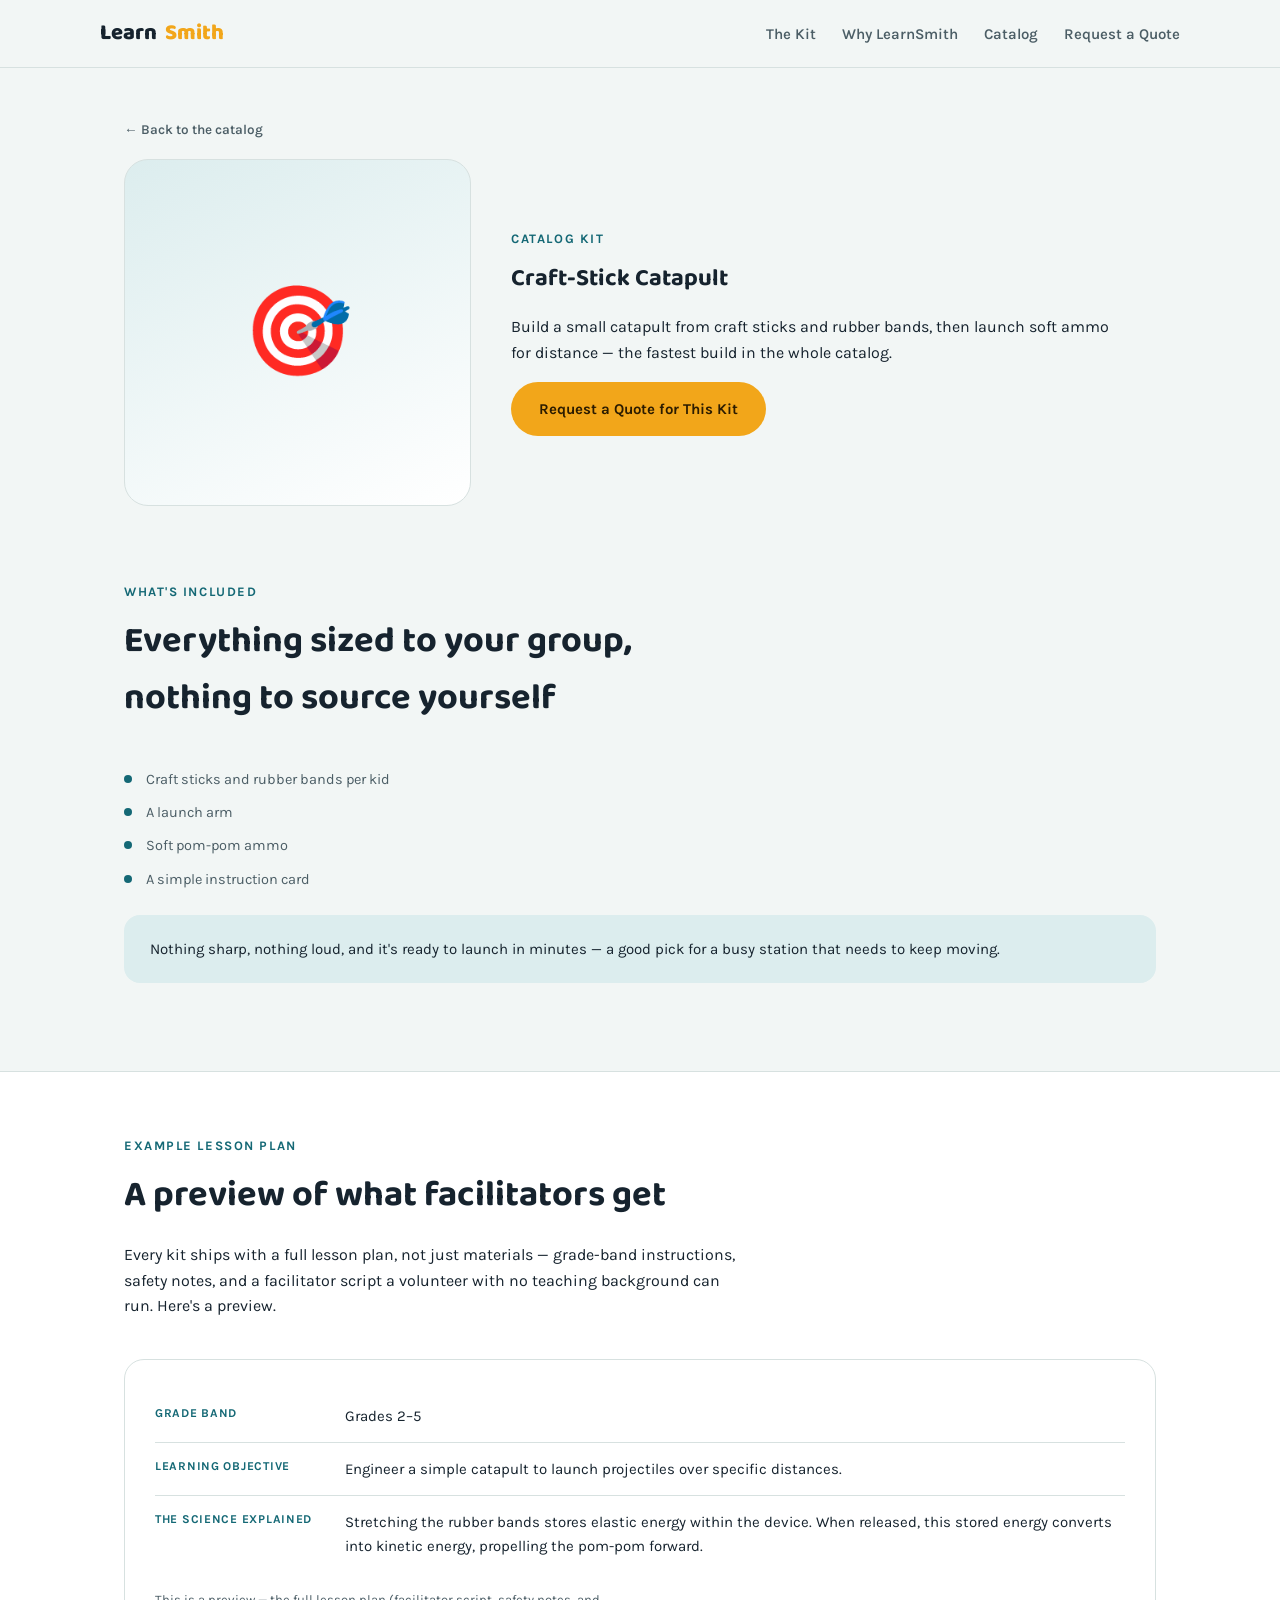
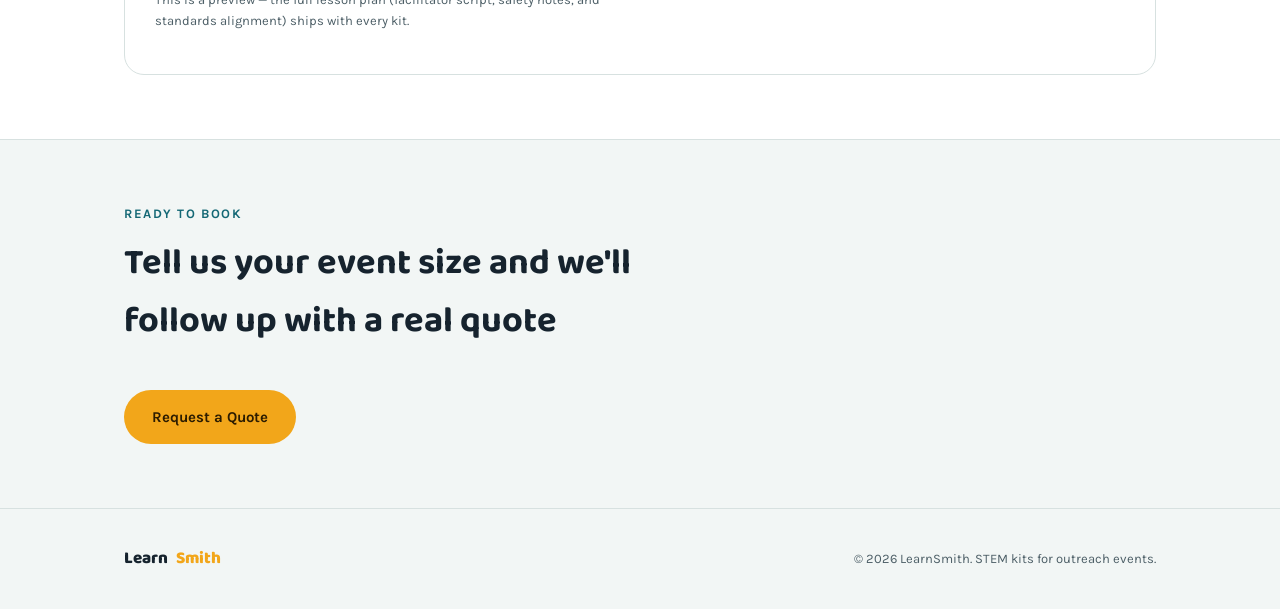
==== kits/catapult.html @ fd0965df "Wire real Formspree endpoint; add kit pages with lesson-plan previews Quote-request form now posts t" ====
<!doctype html>
<html lang="en">
<head>
<meta charset="utf-8">
<meta name="viewport" content="width=device-width, initial-scale=1">
<title>Craft-Stick Catapult — LearnSmith</title>
<meta name="description" content="Build a small catapult from craft sticks and rubber bands, then launch soft ammo for distance. The fastest build in the catalog.">
<link rel="stylesheet" href="../style.css">
</head>
<body>

<header class="site">
  <div class="wrap nav-row">
    <a class="brand" href="../index.html#top">Learn<span class="dot">Smith</span></a>
    <button class="nav-toggle" id="nav-toggle" aria-label="Toggle menu" aria-expanded="false" aria-controls="nav-links">
      <span></span>
    </button>
    <nav class="links" id="nav-links">
      <a href="../index.html#kit">The Kit</a>
      <a href="../index.html#founder">Why LearnSmith</a>
      <a href="../index.html#soon">Catalog</a>
      <a href="../index.html#quote">Request a Quote</a>
    </nav>
  </div>
</header>

<main>

  <section class="kit-hero">
    <div class="wrap">
      <a class="breadcrumb" href="../index.html#soon">&larr; Back to the catalog</a>
      <div class="kit-hero-grid">
        <div class="kit-icon-plate" aria-hidden="true">🎯</div>
        <div>
          <p class="eyebrow">Catalog Kit</p>
          <h1>Craft-Stick Catapult</h1>
          <p class="lede">Build a small catapult from craft sticks and rubber bands, then launch soft ammo for distance — the fastest build in the whole catalog.</p>
          <a class="btn btn-primary" href="../index.html#quote">Request a Quote for This Kit</a>
        </div>
      </div>
    </div>
  </section>

  <section>
    <div class="wrap">
      <div class="section-head">
        <p class="eyebrow">What's Included</p>
        <h2>Everything sized to your group, nothing to source yourself</h2>
      </div>
      <ul class="spec-list">
        <li>Craft sticks and rubber bands per kid</li>
        <li>A launch arm</li>
        <li>Soft pom-pom ammo</li>
        <li>A simple instruction card</li>
      </ul>
      <div class="fit-callout">
        <p>Nothing sharp, nothing loud, and it's ready to launch in minutes — a good pick for a busy station that needs to keep moving.</p>
      </div>
    </div>
  </section>

  <section class="alt">
    <div class="wrap">
      <div class="section-head">
        <p class="eyebrow">Example Lesson Plan</p>
        <h2>A preview of what facilitators get</h2>
        <p>Every kit ships with a full lesson plan, not just materials — grade-band instructions, safety notes, and a facilitator script a volunteer with no teaching background can run. Here's a preview.</p>
      </div>
      <div class="lesson-preview">
        <div class="lp-row">
          <span class="lp-label">Grade Band</span>
          <p class="lp-value">Grades 2–5</p>
        </div>
        <div class="lp-row">
          <span class="lp-label">Learning Objective</span>
          <p class="lp-value">Engineer a simple catapult to launch projectiles over specific distances.</p>
        </div>
        <div class="lp-row">
          <span class="lp-label">The Science Explained</span>
          <p class="lp-value">Stretching the rubber bands stores elastic energy within the device. When released, this stored energy converts into kinetic energy, propelling the pom-pom forward.</p>
        </div>
        <p class="lesson-note">This is a preview — the full lesson plan (facilitator script, safety notes, and standards alignment) ships with every kit.</p>
      </div>
    </div>
  </section>

  <section>
    <div class="wrap">
      <div class="section-head">
        <p class="eyebrow">Ready to Book</p>
        <h2>Tell us your event size and we'll follow up with a real quote</h2>
      </div>
      <a class="btn btn-primary" href="../index.html#quote">Request a Quote</a>
    </div>
  </section>

</main>

<footer class="site">
  <div class="wrap footer-row">
    <a class="brand small" href="../index.html#top">Learn<span class="dot">Smith</span></a>
    <small>&copy; 2026 LearnSmith. STEM kits for outreach events.</small>
  </div>
</footer>

<script src="../script.js"></script>
</body>
</html>
---- style.css ----
@import url('https://fonts.googleapis.com/css2?family=Baloo+2:wght@600;700;800&family=Karla:wght@400;500;600;700&display=swap');

:root {
  --paper: #f2f6f5;
  --paper-raised: #ffffff;
  --ink: #16232e;
  --ink-soft: #4c5e66;
  --accent: #f2a61a;
  --accent-ink: #2c1c00;
  --teal: #146875;
  --teal-soft: #dcedee;
  --rule: #d7e1e0;
  --shadow: rgba(22, 35, 46, 0.08);

  --font-display: 'Baloo 2', 'Segoe UI', system-ui, sans-serif;
  --font-body: 'Karla', -apple-system, BlinkMacSystemFont, sans-serif;
}

@media (prefers-color-scheme: dark) {
  :root:not([data-theme="light"]) {
    --paper: #101a1c;
    --paper-raised: #17262a;
    --ink: #eaf1ee;
    --ink-soft: #9db0ac;
    --accent: #ffc24d;
    --accent-ink: #2c1c00;
    --teal: #67c0cb;
    --teal-soft: #17323a;
    --rule: #2a3a3e;
    --shadow: rgba(0, 0, 0, 0.35);
  }
}
:root[data-theme="dark"] {
  --paper: #101a1c;
  --paper-raised: #17262a;
  --ink: #eaf1ee;
  --ink-soft: #9db0ac;
  --accent: #ffc24d;
  --accent-ink: #2c1c00;
  --teal: #67c0cb;
  --teal-soft: #17323a;
  --rule: #2a3a3e;
  --shadow: rgba(0, 0, 0, 0.35);
}

* { box-sizing: border-box; }

html { scroll-behavior: smooth; }
@media (prefers-reduced-motion: reduce) {
  html { scroll-behavior: auto; }
  * { animation: none !important; transition: none !important; }
}

body {
  margin: 0;
  background: var(--paper);
  color: var(--ink);
  font-family: var(--font-body);
  font-size: 16px;
  line-height: 1.6;
}

.wrap { max-width: 1080px; margin: 0 auto; padding: 0 24px; }

a { color: var(--teal); }
a:focus-visible, button:focus-visible, input:focus-visible, textarea:focus-visible {
  outline: 3px solid var(--accent);
  outline-offset: 2px;
}

h1, h2, h3 {
  font-family: var(--font-display);
  font-weight: 700;
  text-wrap: balance;
  margin: 0 0 0.5em;
}

p { max-width: 62ch; }

.eyebrow {
  font-family: var(--font-body);
  font-weight: 700;
  font-size: 13px;
  letter-spacing: 0.12em;
  text-transform: uppercase;
  color: var(--teal);
  margin: 0 0 10px;
}

.btn {
  display: inline-flex;
  align-items: center;
  gap: 8px;
  font-family: var(--font-body);
  font-weight: 700;
  font-size: 15px;
  padding: 13px 26px;
  border-radius: 999px;
  border: 2px solid transparent;
  cursor: pointer;
  text-decoration: none;
  transition: transform 0.15s ease, box-shadow 0.15s ease;
}
.btn-primary { background: var(--accent); color: var(--accent-ink); }
.btn-primary:hover { transform: translateY(-1px); box-shadow: 0 8px 20px var(--shadow); }
.btn-ghost { background: transparent; color: var(--ink); border-color: var(--rule); }
.btn-ghost:hover { border-color: var(--teal); color: var(--teal); }

/* ---------- header / nav ---------- */
header.site {
  position: sticky; top: 0; z-index: 10;
  background: color-mix(in srgb, var(--paper) 88%, transparent);
  backdrop-filter: blur(8px);
  border-bottom: 1px solid var(--rule);
}
.nav-row {
  display: flex; align-items: center; justify-content: space-between;
  padding: 16px 0;
}
.brand {
  font-family: var(--font-display);
  font-weight: 800;
  font-size: 22px;
  color: var(--ink);
  text-decoration: none;
  display: flex; align-items: center; gap: 8px;
}
.brand .dot { color: var(--accent); }
.brand.small { font-size: 17px; }
nav.links { display: flex; gap: 26px; }
nav.links a {
  color: var(--ink-soft);
  text-decoration: none;
  font-weight: 600;
  font-size: 15px;
}
nav.links a:hover { color: var(--teal); }
.nav-toggle {
  display: none;
  background: none; border: none; cursor: pointer;
  width: 40px; height: 40px;
  flex-direction: column;
  align-items: center; justify-content: center;
}
.nav-toggle span, .nav-toggle::before, .nav-toggle::after {
  content: ""; display: block; width: 22px; height: 2px; background: var(--ink);
  transition: transform 0.2s ease, opacity 0.2s ease;
}
.nav-toggle span { margin: 5px 0; }

/* ---------- hero ---------- */
.hero { padding: 76px 0 64px; }
.hero-grid {
  display: grid;
  grid-template-columns: 1.1fr 0.9fr;
  gap: 48px;
  align-items: center;
}
.hero h1 {
  font-size: clamp(38px, 5.4vw, 56px);
  line-height: 1.04;
}
.hero .lede {
  font-size: 18px;
  color: var(--ink-soft);
  max-width: 48ch;
  margin: 0 0 28px;
}
.hero-actions { display: flex; gap: 14px; flex-wrap: wrap; }
.hero-art {
  aspect-ratio: 1 / 1;
  border-radius: 28px;
  background:
    radial-gradient(circle at 30% 25%, color-mix(in srgb, var(--accent) 35%, transparent), transparent 55%),
    linear-gradient(160deg, var(--teal-soft), var(--paper-raised));
  border: 1px solid var(--rule);
  display: flex; align-items: center; justify-content: center;
  position: relative;
  overflow: hidden;
}
.hero-art .egg {
  font-size: 120px;
  filter: drop-shadow(0 18px 30px var(--shadow));
}

/* ---------- generic section framing ---------- */
section { padding: 64px 0; }
section.alt { background: var(--paper-raised); border-top: 1px solid var(--rule); border-bottom: 1px solid var(--rule); }
.section-head { max-width: 62ch; margin-bottom: 40px; }
.section-head h2 { font-size: clamp(28px, 3.6vw, 36px); }

/* ---------- problem cards ---------- */
.problem-grid {
  display: grid;
  grid-template-columns: repeat(3, 1fr);
  gap: 20px;
}
.problem-card {
  background: var(--paper-raised);
  border: 1px solid var(--rule);
  border-radius: 18px;
  padding: 26px;
}
.problem-card .glyph {
  font-size: 28px;
  margin-bottom: 14px;
  display: block;
}
.problem-card h3 { font-size: 19px; margin-bottom: 8px; }
.problem-card p { font-size: 14.5px; color: var(--ink-soft); margin: 0; }

/* ---------- kit product section ---------- */
.kit-layout {
  display: grid;
  grid-template-columns: 0.85fr 1.15fr;
  gap: 44px;
  align-items: start;
}
.kit-media {
  border-radius: 20px;
  background: linear-gradient(155deg, var(--teal-soft), var(--paper-raised));
  border: 1px solid var(--rule);
  padding: 40px;
  text-align: center;
}
.kit-media .egg-big { font-size: 96px; }
.kit-media .caption { font-size: 13px; color: var(--ink-soft); margin-top: 12px; }

.tier-table {
  width: 100%;
  border-collapse: collapse;
  margin: 20px 0 8px;
  font-size: 14.5px;
}
.tier-table th {
  text-align: left;
  font-size: 12px;
  letter-spacing: 0.06em;
  text-transform: uppercase;
  color: var(--ink-soft);
  padding: 0 12px 10px 0;
  border-bottom: 2px solid var(--ink);
}
.tier-table td {
  padding: 14px 12px 14px 0;
  border-bottom: 1px solid var(--rule);
  vertical-align: top;
}
.tier-table td:first-child { font-family: var(--font-display); font-weight: 700; color: var(--teal); white-space: nowrap; }
.tier-table .size { font-variant-numeric: tabular-nums; white-space: nowrap; }
.scroll-x { overflow-x: auto; }

/* ---------- founder section ---------- */
.founder-layout {
  display: grid;
  grid-template-columns: 220px 1fr;
  gap: 40px;
  align-items: start;
}
.founder-badge {
  width: 100%;
  aspect-ratio: 1;
  border-radius: 20px;
  background: linear-gradient(155deg, var(--accent), color-mix(in srgb, var(--accent) 60%, var(--teal)));
  display: flex; align-items: center; justify-content: center;
  font-family: var(--font-display);
  font-weight: 800;
  font-size: 15px;
  color: var(--accent-ink);
  text-align: center;
  padding: 18px;
  line-height: 1.3;
}
.founder-facts {
  list-style: none;
  margin: 20px 0 0;
  padding: 0;
  display: grid;
  gap: 10px;
}
.founder-facts li {
  padding-left: 22px;
  position: relative;
  font-size: 14.5px;
  color: var(--ink-soft);
}
.founder-facts li::before {
  content: "";
  position: absolute; left: 0; top: 7px;
  width: 8px; height: 8px;
  background: var(--accent);
  border-radius: 50%;
}

/* ---------- coming soon ---------- */
.soon-grid {
  display: grid;
  grid-template-columns: repeat(2, 1fr);
  gap: 22px;
}
.soon-card {
  border: 1.5px dashed var(--rule);
  border-radius: 18px;
  padding: 26px;
  background: var(--paper);
}
.soon-tag {
  display: inline-block;
  font-size: 11.5px;
  font-weight: 700;
  letter-spacing: 0.08em;
  text-transform: uppercase;
  color: var(--teal);
  background: var(--teal-soft);
  padding: 4px 10px;
  border-radius: 999px;
  margin-bottom: 12px;
}
.soon-card h3 { font-size: 19px; margin-bottom: 8px; }
.soon-card p { font-size: 14.5px; color: var(--ink-soft); margin: 0; }

/* ---------- quote form ---------- */
.quote-layout {
  display: grid;
  grid-template-columns: 0.9fr 1.1fr;
  gap: 44px;
}
form#quote-form {
  display: grid;
  gap: 16px;
  background: var(--paper-raised);
  border: 1px solid var(--rule);
  border-radius: 20px;
  padding: 30px;
}
.field { display: grid; gap: 6px; }
.field label { font-size: 13.5px; font-weight: 700; color: var(--ink); }
.field input, .field select, .field textarea {
  font-family: var(--font-body);
  font-size: 15px;
  padding: 11px 13px;
  border-radius: 10px;
  border: 1.5px solid var(--rule);
  background: var(--paper);
  color: var(--ink);
}
.field textarea { resize: vertical; min-height: 90px; }
.form-row { display: grid; grid-template-columns: 1fr 1fr; gap: 16px; }
#quote-status {
  font-size: 14px;
  min-height: 1.4em;
}
#quote-status[data-state="ok"] { color: var(--teal); }
#quote-status[data-state="err"] { color: #c0392b; }

/* ---------- catalog grid (kit pages linking out) ---------- */
.catalog-grid {
  display: grid;
  grid-template-columns: repeat(auto-fit, minmax(240px, 1fr));
  gap: 22px;
}
.catalog-card {
  display: block;
  border: 1.5px solid var(--rule);
  border-radius: 18px;
  padding: 26px;
  background: var(--paper-raised);
  text-decoration: none;
  color: inherit;
  transition: transform 0.15s ease, box-shadow 0.15s ease, border-color 0.15s ease;
}
.catalog-card:hover {
  transform: translateY(-2px);
  box-shadow: 0 10px 24px var(--shadow);
  border-color: var(--teal);
}
.catalog-card .glyph { font-size: 32px; margin-bottom: 14px; display: block; }
.catalog-card h3 { font-size: 19px; margin-bottom: 8px; color: var(--ink); }
.catalog-card p { font-size: 14.5px; color: var(--ink-soft); margin: 0 0 14px; }
.catalog-card .card-cta { font-size: 13.5px; font-weight: 700; color: var(--teal); }

/* ---------- kit detail pages ---------- */
.breadcrumb {
  font-size: 13.5px;
  font-weight: 600;
  color: var(--ink-soft);
  text-decoration: none;
  display: inline-flex;
  align-items: center;
  gap: 6px;
  margin-bottom: 18px;
}
.breadcrumb:hover { color: var(--teal); }

.kit-hero { padding: 48px 0 12px; }
.kit-hero-grid {
  display: grid;
  grid-template-columns: 0.7fr 1.3fr;
  gap: 40px;
  align-items: center;
}
.kit-icon-plate {
  aspect-ratio: 1;
  border-radius: 24px;
  background: linear-gradient(155deg, var(--teal-soft), var(--paper-raised));
  border: 1px solid var(--rule);
  display: flex; align-items: center; justify-content: center;
  font-size: 88px;
}

.spec-list {
  list-style: none;
  margin: 20px 0;
  padding: 0;
  display: grid;
  gap: 10px;
}
.spec-list li {
  padding-left: 22px;
  position: relative;
  font-size: 14.5px;
  color: var(--ink-soft);
}
.spec-list li::before {
  content: "";
  position: absolute; left: 0; top: 7px;
  width: 8px; height: 8px;
  background: var(--teal);
  border-radius: 50%;
}

.fit-callout {
  background: var(--teal-soft);
  border-radius: 16px;
  padding: 22px 26px;
  margin: 24px 0;
}
.fit-callout p { margin: 0; color: var(--ink); font-size: 15px; max-width: none; }

.lesson-preview {
  border: 1px solid var(--rule);
  border-radius: 20px;
  background: var(--paper-raised);
  padding: 30px;
  margin-top: 12px;
}
.lesson-preview .lp-row {
  display: grid;
  grid-template-columns: 170px 1fr;
  gap: 6px 20px;
  padding: 14px 0;
  border-bottom: 1px solid var(--rule);
}
.lesson-preview .lp-row:last-of-type { border-bottom: none; }
.lesson-preview .lp-label {
  font-size: 12px;
  letter-spacing: 0.06em;
  text-transform: uppercase;
  font-weight: 700;
  color: var(--teal);
}
.lesson-preview .lp-value { font-size: 15px; color: var(--ink); margin: 0; max-width: none; }
.lesson-note { font-size: 13px; color: var(--ink-soft); margin-top: 18px; }

/* ---------- footer ---------- */
footer.site {
  border-top: 1px solid var(--rule);
  padding: 36px 0;
}
.footer-row {
  display: flex; justify-content: space-between; align-items: center; flex-wrap: wrap; gap: 12px;
}
.footer-row small { color: var(--ink-soft); font-size: 13px; }

/* ---------- responsive ---------- */
@media (max-width: 860px) {
  .hero-grid { grid-template-columns: 1fr; }
  .hero-art { max-width: 340px; margin: 0 auto; }
  .problem-grid { grid-template-columns: 1fr; }
  .kit-layout, .quote-layout, .founder-layout { grid-template-columns: 1fr; }
  .founder-badge { max-width: 200px; }
  .soon-grid { grid-template-columns: 1fr; }
  .form-row { grid-template-columns: 1fr; }
  .kit-hero-grid { grid-template-columns: 1fr; }
  .kit-icon-plate { max-width: 200px; margin: 0 auto; font-size: 64px; }
  .lesson-preview .lp-row { grid-template-columns: 1fr; }

  nav.links {
    position: absolute; top: 100%; left: 0; right: 0;
    background: var(--paper-raised);
    border-bottom: 1px solid var(--rule);
    flex-direction: column;
    padding: 18px 24px;
    display: none;
  }
  nav.links.open { display: flex; }
  .nav-toggle { display: flex; }
}
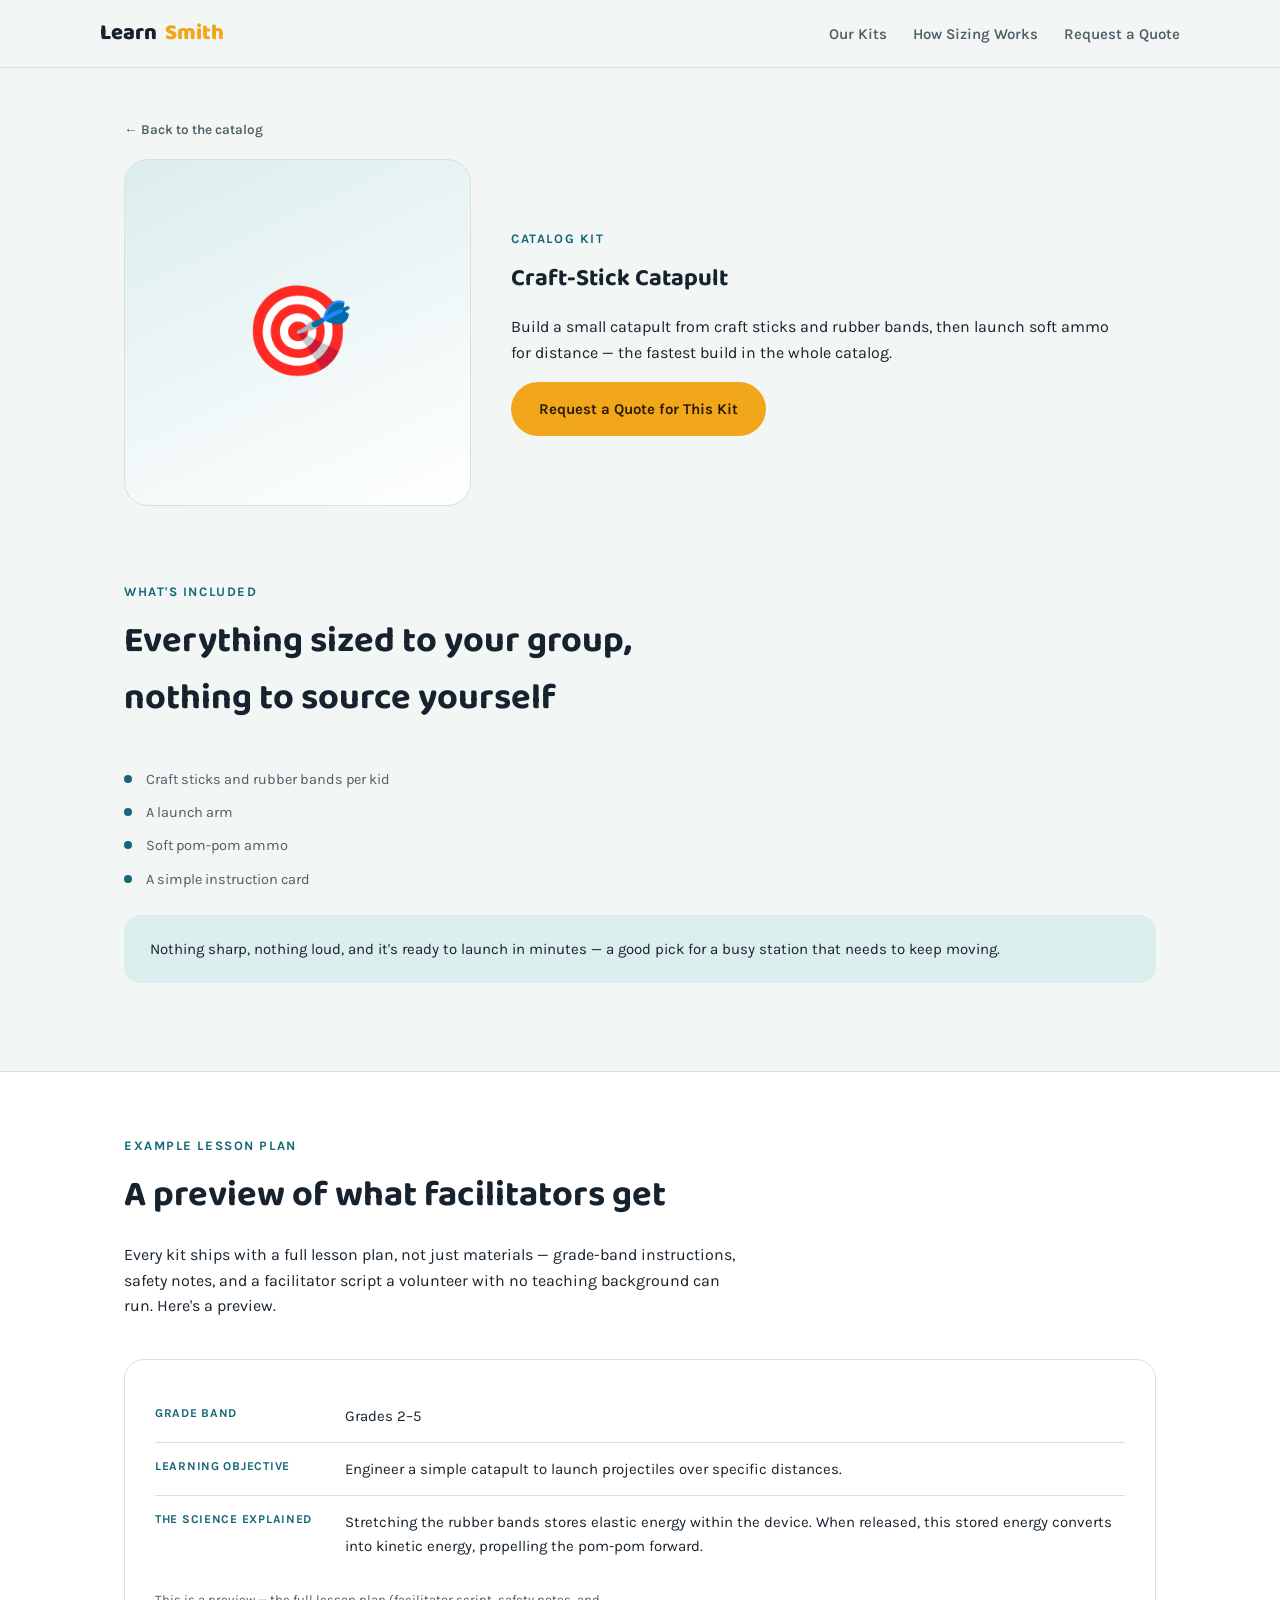
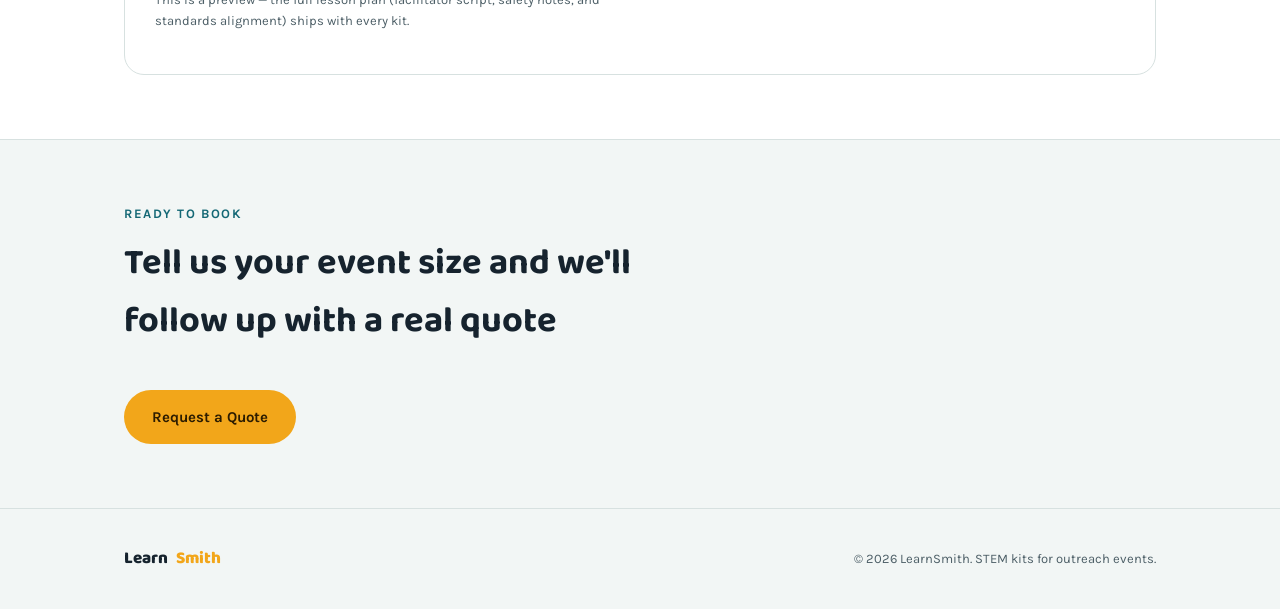
==== commit 08b1c1de: "Reframe homepage as a multi-kit catalog, remove founder section Drop the "Why LearnSmith" founder-bi" ====
--- a/kits/catapult.html
+++ b/kits/catapult.html
@@ -16,9 +16,8 @@
       <span></span>
     </button>
     <nav class="links" id="nav-links">
-      <a href="../index.html#kit">The Kit</a>
-      <a href="../index.html#founder">Why LearnSmith</a>
-      <a href="../index.html#soon">Catalog</a>
+      <a href="../index.html#kits">Our Kits</a>
+      <a href="../index.html#sizing">How Sizing Works</a>
       <a href="../index.html#quote">Request a Quote</a>
     </nav>
   </div>
@@ -28,7 +27,7 @@
 
   <section class="kit-hero">
     <div class="wrap">
-      <a class="breadcrumb" href="../index.html#soon">&larr; Back to the catalog</a>
+      <a class="breadcrumb" href="../index.html#kits">&larr; Back to the catalog</a>
       <div class="kit-hero-grid">
         <div class="kit-icon-plate" aria-hidden="true">🎯</div>
         <div>
--- a/style.css
+++ b/style.css
@@ -178,9 +178,15 @@
   position: relative;
   overflow: hidden;
 }
-.hero-art .egg {
-  font-size: 120px;
-  filter: drop-shadow(0 18px 30px var(--shadow));
+.hero-icon-grid {
+  display: grid;
+  grid-template-columns: repeat(3, 1fr);
+  gap: 22px;
+  padding: 32px;
+}
+.hero-icon-grid span {
+  font-size: 46px;
+  filter: drop-shadow(0 12px 20px var(--shadow));
 }
 
 /* ---------- generic section framing ---------- */
@@ -223,7 +229,7 @@
   padding: 40px;
   text-align: center;
 }
-.kit-media .egg-big { font-size: 96px; }
+.kit-media .icon-big { font-size: 88px; }
 .kit-media .caption { font-size: 13px; color: var(--ink-soft); margin-top: 12px; }
 
 .tier-table {
@@ -250,61 +256,8 @@
 .tier-table .size { font-variant-numeric: tabular-nums; white-space: nowrap; }
 .scroll-x { overflow-x: auto; }
 
-/* ---------- founder section ---------- */
-.founder-layout {
-  display: grid;
-  grid-template-columns: 220px 1fr;
-  gap: 40px;
-  align-items: start;
-}
-.founder-badge {
-  width: 100%;
-  aspect-ratio: 1;
-  border-radius: 20px;
-  background: linear-gradient(155deg, var(--accent), color-mix(in srgb, var(--accent) 60%, var(--teal)));
-  display: flex; align-items: center; justify-content: center;
-  font-family: var(--font-display);
-  font-weight: 800;
-  font-size: 15px;
-  color: var(--accent-ink);
-  text-align: center;
-  padding: 18px;
-  line-height: 1.3;
-}
-.founder-facts {
-  list-style: none;
-  margin: 20px 0 0;
-  padding: 0;
-  display: grid;
-  gap: 10px;
-}
-.founder-facts li {
-  padding-left: 22px;
-  position: relative;
-  font-size: 14.5px;
-  color: var(--ink-soft);
-}
-.founder-facts li::before {
-  content: "";
-  position: absolute; left: 0; top: 7px;
-  width: 8px; height: 8px;
-  background: var(--accent);
-  border-radius: 50%;
-}
-
-/* ---------- coming soon ---------- */
-.soon-grid {
-  display: grid;
-  grid-template-columns: repeat(2, 1fr);
-  gap: 22px;
-}
-.soon-card {
-  border: 1.5px dashed var(--rule);
-  border-radius: 18px;
-  padding: 26px;
-  background: var(--paper);
-}
-.soon-tag {
+/* ---------- catalog card tag ---------- */
+.card-tag {
   display: inline-block;
   font-size: 11.5px;
   font-weight: 700;
@@ -316,8 +269,6 @@
   border-radius: 999px;
   margin-bottom: 12px;
 }
-.soon-card h3 { font-size: 19px; margin-bottom: 8px; }
-.soon-card p { font-size: 14.5px; color: var(--ink-soft); margin: 0; }
 
 /* ---------- quote form ---------- */
 .quote-layout {
@@ -477,9 +428,8 @@
   .hero-grid { grid-template-columns: 1fr; }
   .hero-art { max-width: 340px; margin: 0 auto; }
   .problem-grid { grid-template-columns: 1fr; }
-  .kit-layout, .quote-layout, .founder-layout { grid-template-columns: 1fr; }
-  .founder-badge { max-width: 200px; }
-  .soon-grid { grid-template-columns: 1fr; }
+  .kit-layout, .quote-layout { grid-template-columns: 1fr; }
+  .hero-icon-grid { max-width: 300px; margin: 0 auto; }
   .form-row { grid-template-columns: 1fr; }
   .kit-hero-grid { grid-template-columns: 1fr; }
   .kit-icon-plate { max-width: 200px; margin: 0 auto; font-size: 64px; }
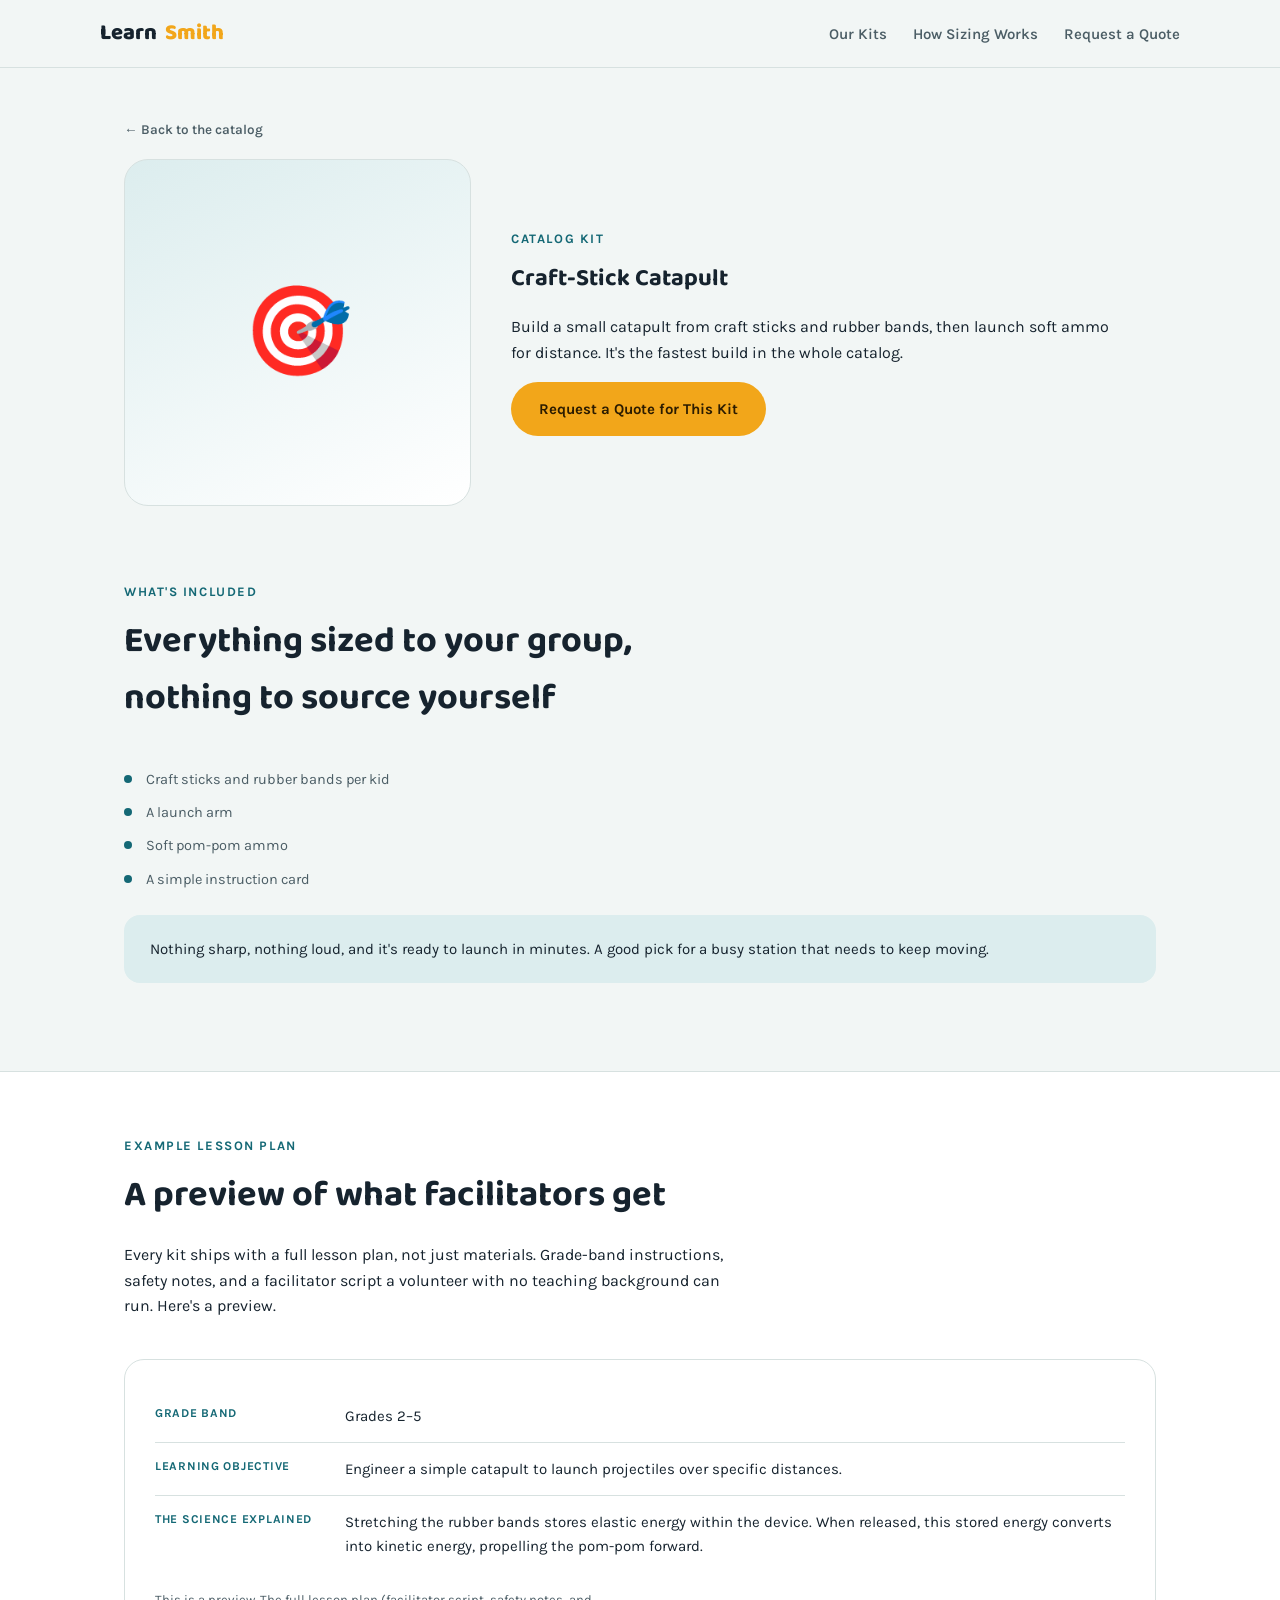
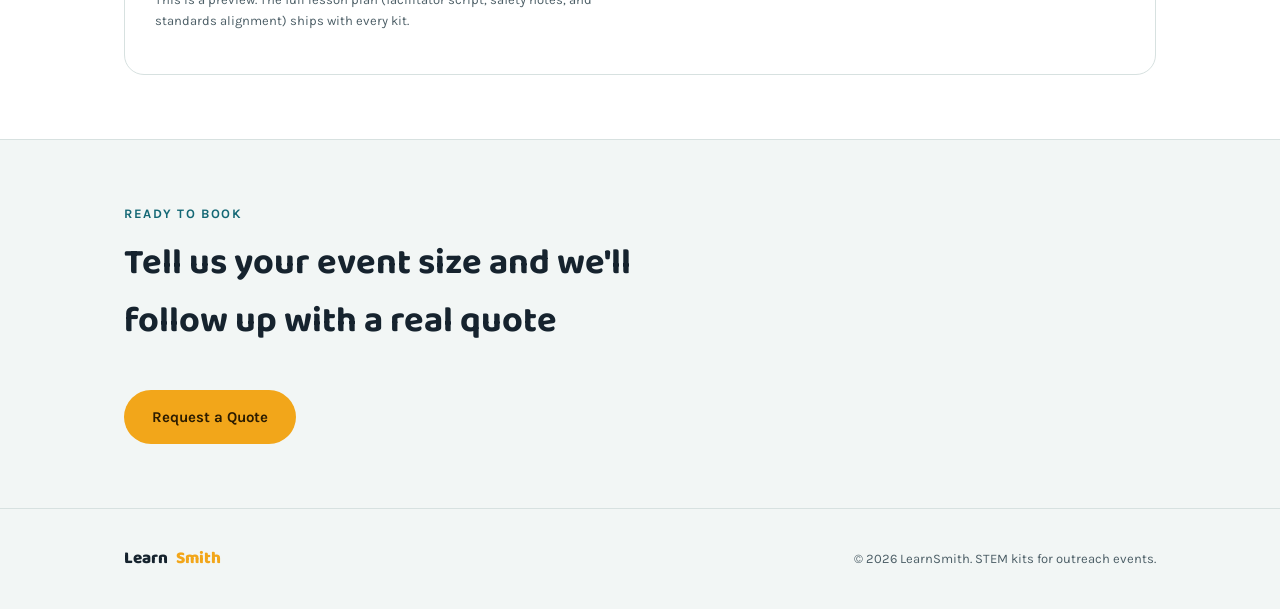
==== commit 4e6bbef8: "Remove em-dashes from site copy for a more conversational tone Rewrite every em-dash across index.ht" ====
--- a/kits/catapult.html
+++ b/kits/catapult.html
@@ -3,7 +3,7 @@
 <head>
 <meta charset="utf-8">
 <meta name="viewport" content="width=device-width, initial-scale=1">
-<title>Craft-Stick Catapult — LearnSmith</title>
+<title>Craft-Stick Catapult | LearnSmith</title>
 <meta name="description" content="Build a small catapult from craft sticks and rubber bands, then launch soft ammo for distance. The fastest build in the catalog.">
 <link rel="stylesheet" href="../style.css">
 </head>
@@ -33,7 +33,7 @@
         <div>
           <p class="eyebrow">Catalog Kit</p>
           <h1>Craft-Stick Catapult</h1>
-          <p class="lede">Build a small catapult from craft sticks and rubber bands, then launch soft ammo for distance — the fastest build in the whole catalog.</p>
+          <p class="lede">Build a small catapult from craft sticks and rubber bands, then launch soft ammo for distance. It's the fastest build in the whole catalog.</p>
           <a class="btn btn-primary" href="../index.html#quote">Request a Quote for This Kit</a>
         </div>
       </div>
@@ -53,7 +53,7 @@
         <li>A simple instruction card</li>
       </ul>
       <div class="fit-callout">
-        <p>Nothing sharp, nothing loud, and it's ready to launch in minutes — a good pick for a busy station that needs to keep moving.</p>
+        <p>Nothing sharp, nothing loud, and it's ready to launch in minutes. A good pick for a busy station that needs to keep moving.</p>
       </div>
     </div>
   </section>
@@ -63,7 +63,7 @@
       <div class="section-head">
         <p class="eyebrow">Example Lesson Plan</p>
         <h2>A preview of what facilitators get</h2>
-        <p>Every kit ships with a full lesson plan, not just materials — grade-band instructions, safety notes, and a facilitator script a volunteer with no teaching background can run. Here's a preview.</p>
+        <p>Every kit ships with a full lesson plan, not just materials. Grade-band instructions, safety notes, and a facilitator script a volunteer with no teaching background can run. Here's a preview.</p>
       </div>
       <div class="lesson-preview">
         <div class="lp-row">
@@ -78,7 +78,7 @@
           <span class="lp-label">The Science Explained</span>
           <p class="lp-value">Stretching the rubber bands stores elastic energy within the device. When released, this stored energy converts into kinetic energy, propelling the pom-pom forward.</p>
         </div>
-        <p class="lesson-note">This is a preview — the full lesson plan (facilitator script, safety notes, and standards alignment) ships with every kit.</p>
+        <p class="lesson-note">This is a preview. The full lesson plan (facilitator script, safety notes, and standards alignment) ships with every kit.</p>
       </div>
     </div>
   </section>
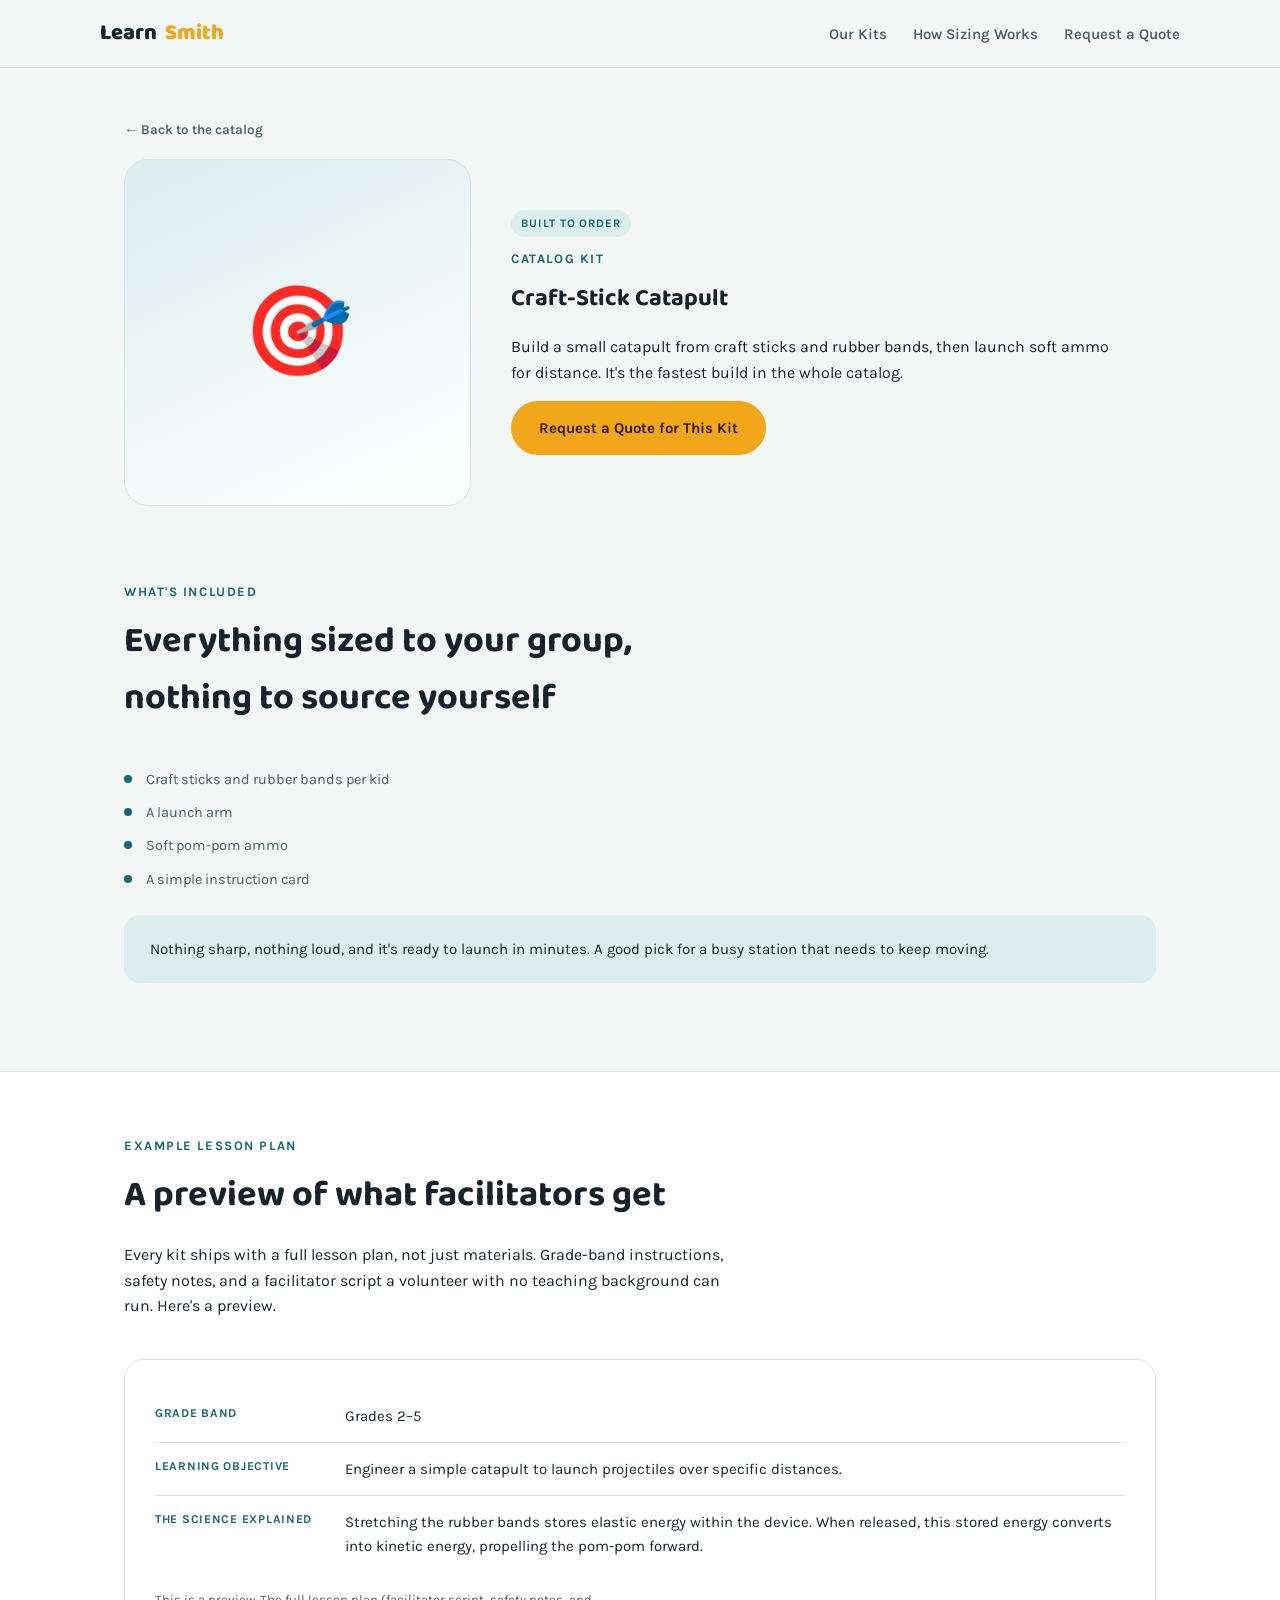
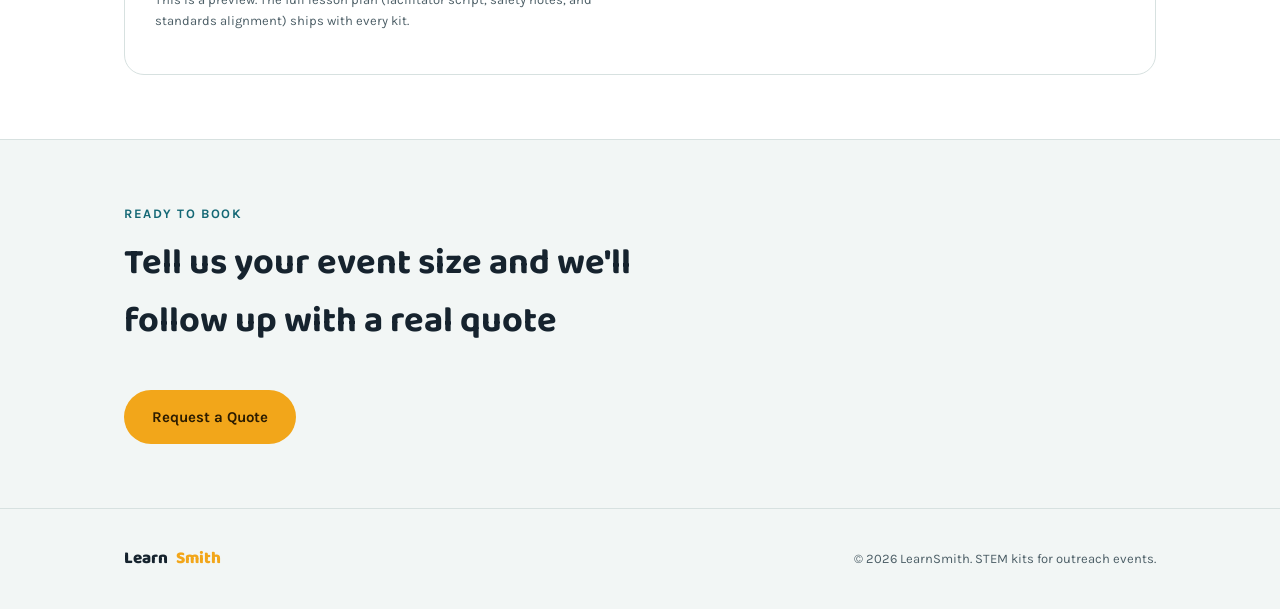
==== commit e3bb7411: "Fix critique findings: honesty, lead-time, pricing logic, consistency - Tag the 5 unbuilt catalog ki" ====
--- a/kits/catapult.html
+++ b/kits/catapult.html
@@ -31,6 +31,7 @@
       <div class="kit-hero-grid">
         <div class="kit-icon-plate" aria-hidden="true">🎯</div>
         <div>
+          <span class="card-tag">Built to Order</span>
           <p class="eyebrow">Catalog Kit</p>
           <h1>Craft-Stick Catapult</h1>
           <p class="lede">Build a small catapult from craft sticks and rubber bands, then launch soft ammo for distance. It's the fastest build in the whole catalog.</p>
--- a/style.css
+++ b/style.css
@@ -167,6 +167,7 @@
   margin: 0 0 28px;
 }
 .hero-actions { display: flex; gap: 14px; flex-wrap: wrap; }
+.trust-line { font-size: 13.5px; color: var(--ink-soft); margin: 14px 0 0; }
 .hero-art {
   aspect-ratio: 1 / 1;
   border-radius: 28px;
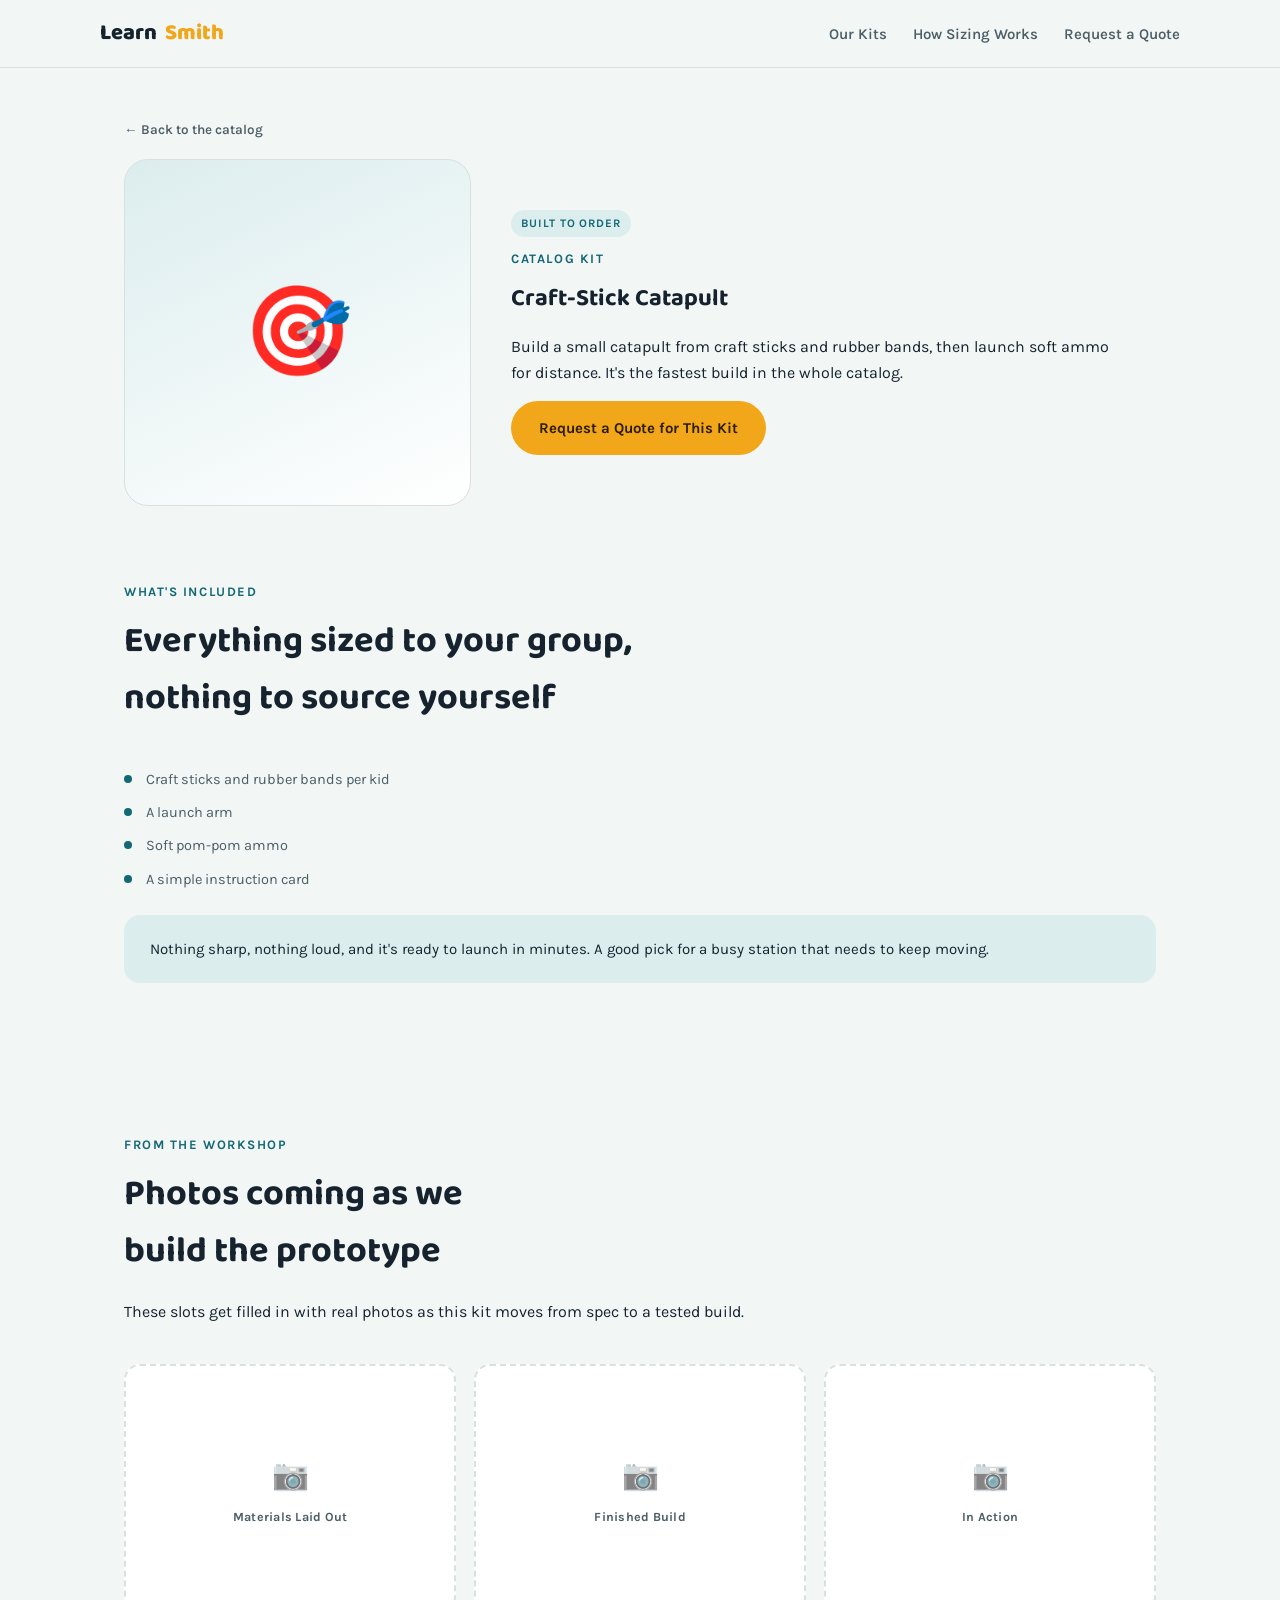
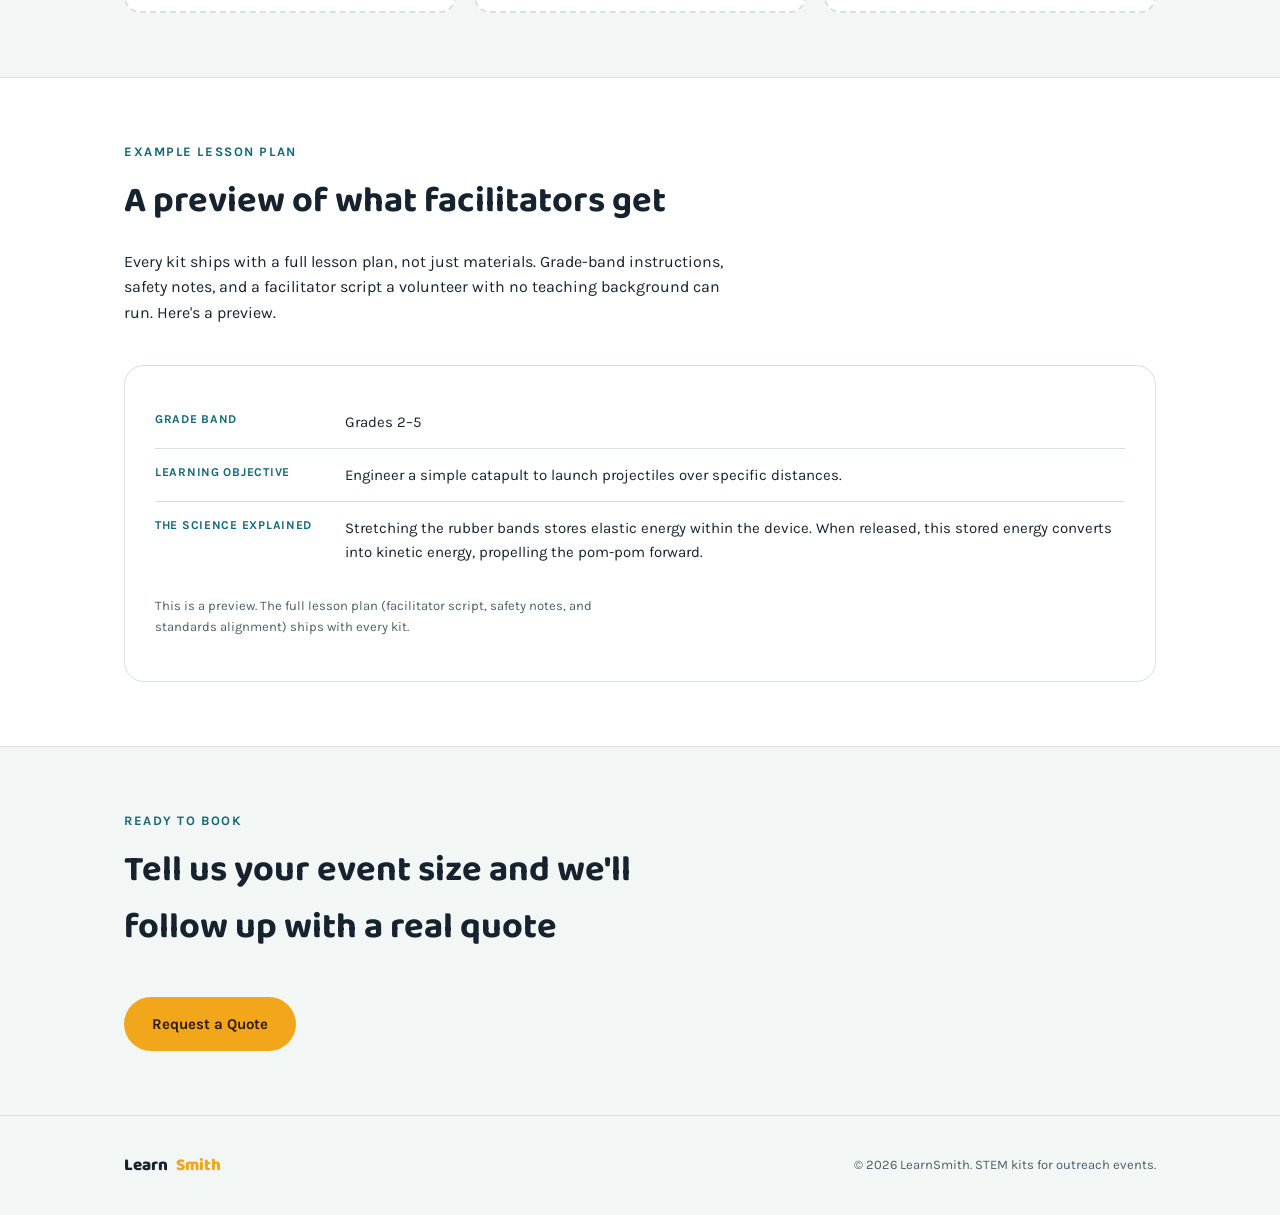
==== commit faf61dd1: "Add photo placeholders to every kit page Each kit page gets a "From the Workshop" section with three" ====
--- a/kits/catapult.html
+++ b/kits/catapult.html
@@ -59,6 +59,30 @@
     </div>
   </section>
 
+  <section>
+    <div class="wrap">
+      <div class="section-head">
+        <p class="eyebrow">From the Workshop</p>
+        <h2>Photos coming as we build the prototype</h2>
+        <p>These slots get filled in with real photos as this kit moves from spec to a tested build.</p>
+      </div>
+      <div class="photo-grid">
+        <div class="photo-placeholder">
+          <span class="camera-icon" aria-hidden="true">📷</span>
+          <span class="label">Materials Laid Out</span>
+        </div>
+        <div class="photo-placeholder">
+          <span class="camera-icon" aria-hidden="true">📷</span>
+          <span class="label">Finished Build</span>
+        </div>
+        <div class="photo-placeholder">
+          <span class="camera-icon" aria-hidden="true">📷</span>
+          <span class="label">In Action</span>
+        </div>
+      </div>
+    </div>
+  </section>
+
   <section class="alt">
     <div class="wrap">
       <div class="section-head">
--- a/style.css
+++ b/style.css
@@ -414,6 +414,27 @@
 .lesson-preview .lp-value { font-size: 15px; color: var(--ink); margin: 0; max-width: none; }
 .lesson-note { font-size: 13px; color: var(--ink-soft); margin-top: 18px; }
 
+/* ---------- photo placeholders ---------- */
+.photo-grid {
+  display: grid;
+  grid-template-columns: repeat(3, 1fr);
+  gap: 18px;
+}
+.photo-placeholder {
+  aspect-ratio: 4 / 3;
+  border: 2px dashed var(--rule);
+  border-radius: 16px;
+  background: var(--paper-raised);
+  display: flex;
+  flex-direction: column;
+  align-items: center;
+  justify-content: center;
+  gap: 8px;
+  color: var(--ink-soft);
+}
+.photo-placeholder .camera-icon { font-size: 30px; opacity: 0.55; }
+.photo-placeholder .label { font-size: 12.5px; font-weight: 700; letter-spacing: 0.02em; }
+
 /* ---------- footer ---------- */
 footer.site {
   border-top: 1px solid var(--rule);
@@ -435,6 +456,7 @@
   .kit-hero-grid { grid-template-columns: 1fr; }
   .kit-icon-plate { max-width: 200px; margin: 0 auto; font-size: 64px; }
   .lesson-preview .lp-row { grid-template-columns: 1fr; }
+  .photo-grid { grid-template-columns: 1fr 1fr; }
 
   nav.links {
     position: absolute; top: 100%; left: 0; right: 0;
